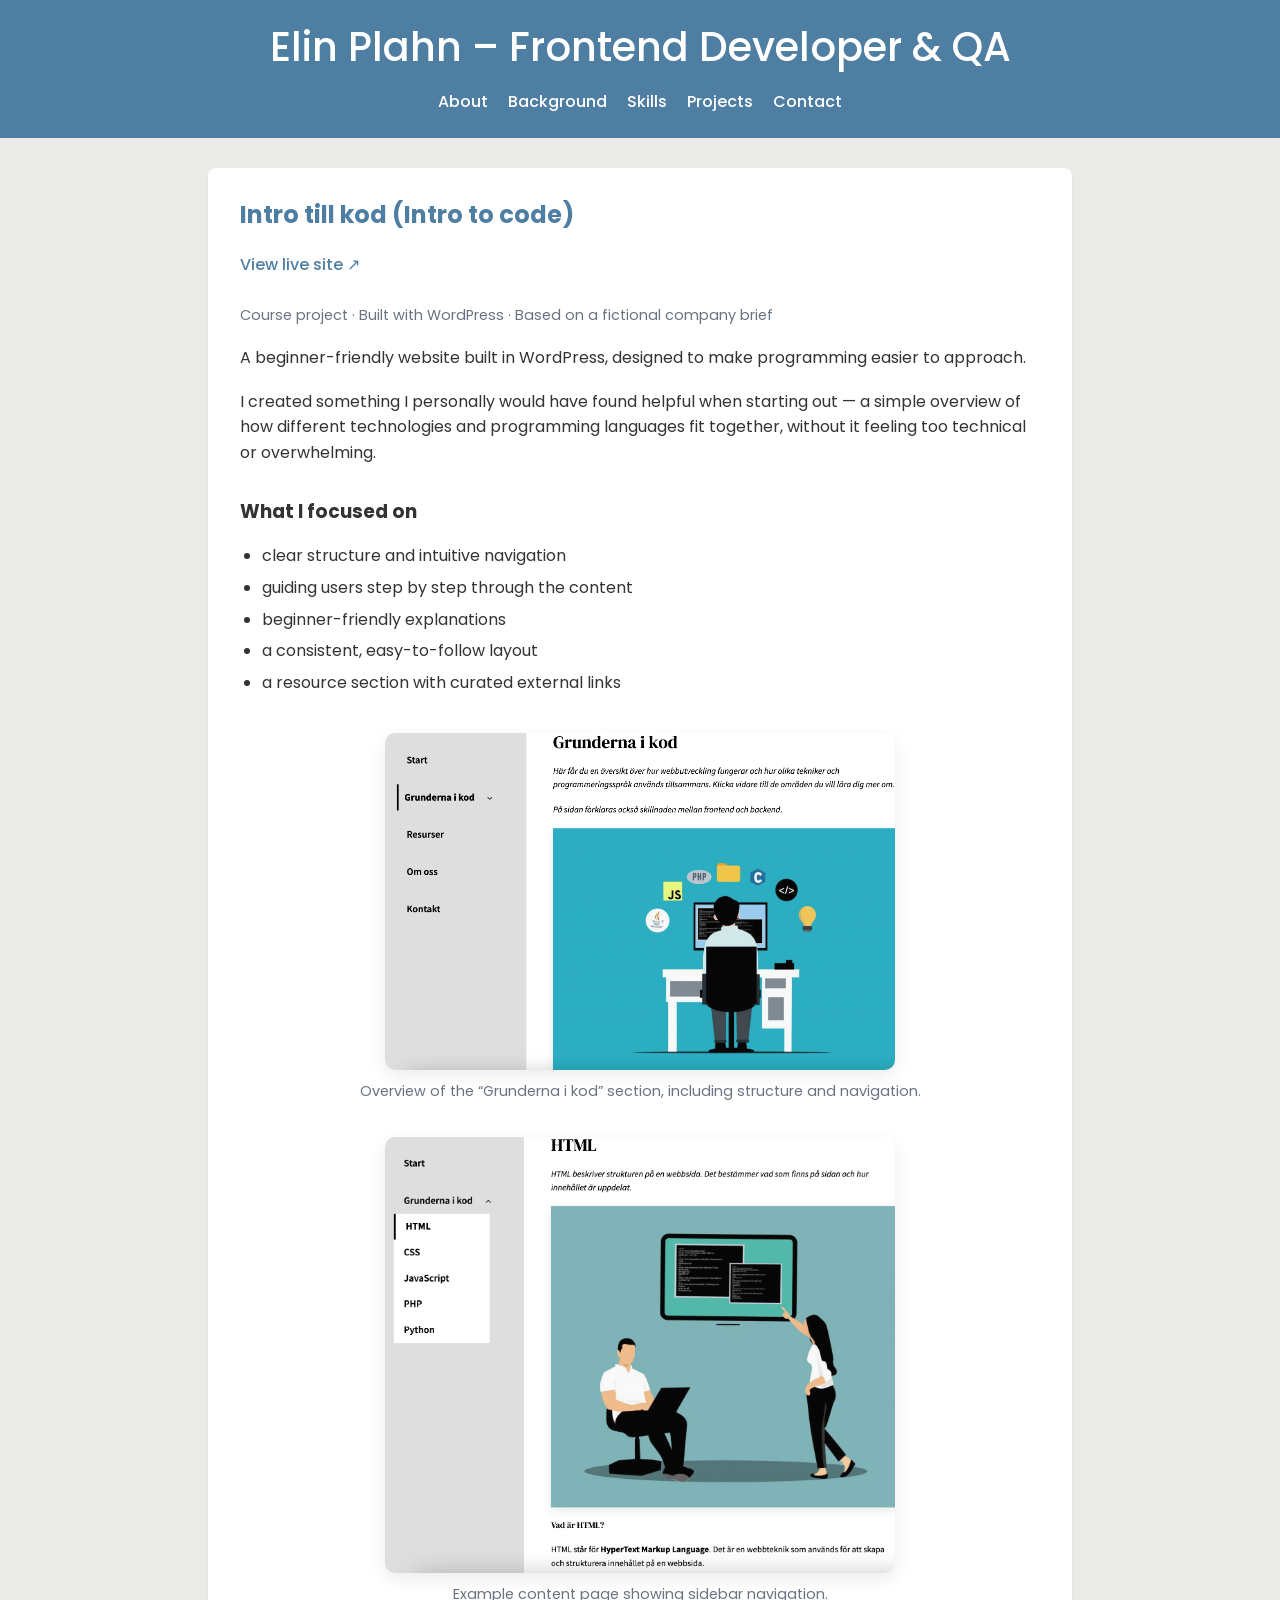
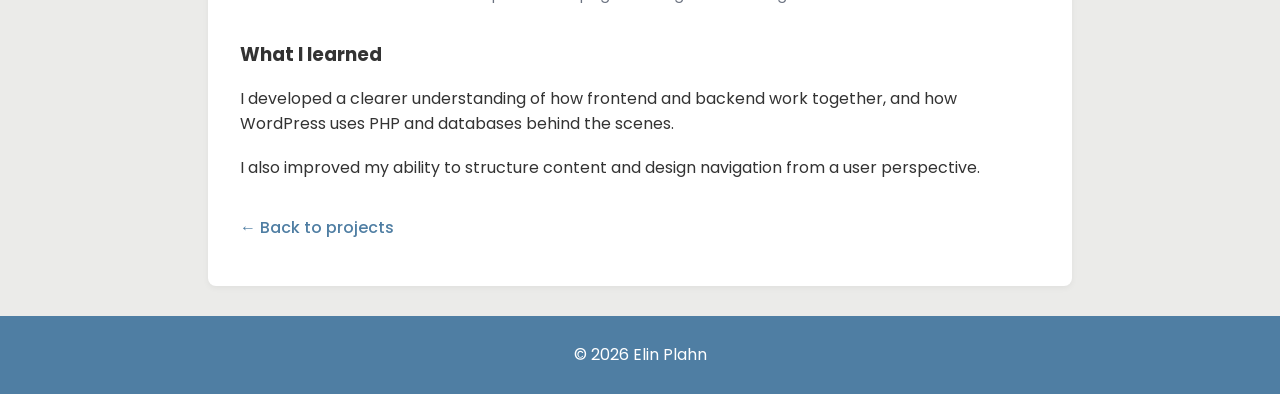
==== intro.html @ 25c782ab "Add files via upload" ====
<!DOCTYPE html>
<html lang="en">
  <head>
    <meta charset="UTF-8">
    <meta name="viewport" content="width=device-width, initial-scale=1.0">
    <title>Elin Plahn | Frontend & QA</title>
    <link href="https://fonts.googleapis.com/css2?family=Poppins:wght@400;500;600&display=swap" rel="stylesheet">
    <link rel="stylesheet" href="css/index.css">
  </head>
  <body>
    <header>
      <h1><a href="index.html">Elin Plahn – Frontend Developer & QA</a></h1>
      <nav>
        <a href="index.html#about">About</a>
        <a href="index.html#background">Background</a>
        <a href="index.html#skills">Skills</a>
      
        <div class="dropdown">
          <a href="index.html#projects" class="dropbtn">Projects</a>
          <div class="dropdown-content">
            <a href="intro.html">Intro till kod</a>
            <a href="qa.html">QA Case</a>
            <a href="weather.html">Weather App</a>
            <a href="subrush.html">Sub Rush</a>
          </div>
        </div>
      
        <a href="index.html#contact">Contact</a>
      </nav>
    </header>
     
    <div class="container">
      <section id="intro">
        <h2>Intro till kod (Intro to code)</h2>

        <div>
          <a href="https://introtillkod.ct.ws/" target="_blank" class="go-to-link">
            View live site ↗</a>
        </div>

        <p class="project-meta">Course project · Built with WordPress · Based on a fictional company brief</p>

        <p>A beginner-friendly website built in WordPress, designed to make programming easier to approach.</p>

        <p>I created something I personally would have found helpful when starting out — a simple overview of how different technologies and programming languages fit together, without it feeling too technical or overwhelming.</p>

        <h3>What I focused on</h3>
        <ul>
          <li>clear structure and intuitive navigation</li>
          <li>guiding users step by step through the content</li>
          <li>beginner-friendly explanations</li>
          <li>a consistent, easy-to-follow layout</li>
          <li>a resource section with curated external links</li>
        </ul>

        <figure class="project-figure">
          <img src="images/grunderna-screenshot.png" alt="Overview of the Grunderna i kod page" class="project-detail-image">
          <figcaption>Overview of the “Grunderna i kod” section, including structure and navigation.</figcaption>
        </figure>

        <figure class="project-figure">
          <img src="images/html-screenshot.png" alt="Example of the HTML page" class="project-detail-image">
          <figcaption>Example content page showing sidebar navigation.</figcaption>
        </figure>

        <h3>What I learned</h3>
        <p>I developed a clearer understanding of how frontend and backend work together, and how WordPress uses PHP and databases behind the scenes.</p>

        <p>I also improved my ability to structure content and design navigation from a user perspective.</p>

        <p class="back-link">
          <a href="index.html#projects">← Back to projects</a>
        </p>
      </section>
    </div>

    <footer>
        <p>© 2026 Elin Plahn</p>
    </footer>
  </body>
</html>
---- css/index.css ----
/* GLOBAL STYLING */

html {
  scroll-behavior: smooth;
}
  
body {
  margin: 0;
  padding: 0;
  color: #333;
  background-color: #ebebe9;
  font-family: "Poppins", "Segoe UI", Helvetica, Arial, sans-serif;
  line-height: 1.6;
}
  
h1 {
  margin: 0;
  font-size: 2.5em;
  font-weight: 500;
}
  
h2 {
  color: #4f7ea3;
  margin-top: 0;
  margin-bottom: 18px;
}
  
a {
  text-decoration: none;
}
  
  
  /* LAYOUT */
  
.container {
  background-color: white;
  margin: 30px auto;
  padding: 28px 32px;
  max-width: 800px;
  border-radius: 8px;
  box-shadow: 0 2px 6px rgba(0, 0, 0, 0.05);
}
  
footer {
  background-color: #4f7ea3;
  color: #fff;
  padding: 10px;
  text-align: center;
  font-family: "Poppins", "Segoe UI", Helvetica, Arial, sans-serif;
}
  
  
/* HEADER & NAV */
  
header {
  background-color: #4f7ea3;
  color: #fff;
  padding: 15px;
  text-align: center;
}
  
h1 a {
  color: white;
}
  
nav {
  display: flex;
  justify-content: center;
  align-items: center;
  gap: 20px;
  margin-top: 10px;
  margin-bottom: 8px;
}
  
nav a {
  color: white;
  text-underline-offset: 4px;
  font-weight: 500;
}
  
nav a:hover {
  text-decoration: underline;
}
  
nav a.active {
  text-decoration: underline;
  font-weight: 600;
}
  
  
/* Dropdown */
  
.dropdown {
  position: relative;
}
  
.dropdown-content {
  display: none;
  position: absolute;
  background-color: white;
  min-width: 180px;
  border-radius: 6px;
  box-shadow: 0 4px 10px rgba(0,0,0,0.1);
  top: 100%;
  left: 0;
  z-index: 1000;
}
  
.dropdown-content a {
  color: #333;
  padding: 10px;
  display: block;
}
  
.dropdown-content a:hover {
  background-color: #f2f2f2;
  padding-left: 14px;
  transition: 0.2s;
}
  
.dropdown:hover .dropdown-content {
  display: block;
}
  
.dropbtn {
  background: none;
  border: none;
  color: white;
  font: inherit;
  font-weight: 500;
  cursor: pointer;
  padding: 0;
}
  
.dropbtn:hover {
  text-decoration: underline;
}
  
  
/* REUSABLE COMPONENTS */
  
/* Skills */
  
.skills-group {
  margin-bottom: 24px;
}
  
.skills-group h3 {
  margin-bottom: 8px;
}
  
.skills-group p,
.skills-group ul {
  margin: 0;
}
  
.skills-group ul {
  padding-left: 20px;
}
  
  
/* Project cards */
  
.projects-grid {
  display: flex;
  flex-direction: column;
  gap: 28px;
}
  
.project-card {
  display: flex;
  flex-direction: column;
  gap: 14px;
  background-color: #f8fafc;
  border-radius: 12px;
  padding: 28px 32px;
  border: 1px solid #e5e7eb;
  transition: transform 0.2s ease, box-shadow 0.2s ease;
}
  
.project-card:hover {
  transform: translateY(-4px);
  box-shadow: 0 8px 20px rgba(0,0,0,0.08);
}

.project-card h3 {
  margin-top: 0;
  margin-bottom: 8px;
  font-size: 1.2rem;
}
  
.project-card p {
  margin-top: 0;
  margin-bottom: 16px;
}
  
  
/* Links */
  
.project-links {
  display: flex;
  gap: 14px;
  margin-top: 4px;
  margin-bottom: 12px;
  flex-wrap: wrap;
}
  
.project-link {
  font-weight: 500;
  color: #4f7ea3;
  transition: 0.2s;
}
  
.project-link:hover {
  text-decoration: underline;
  color: #2f5978;
  transform: translateY(-4px);
}
  
  
/* Meta */
  
.project-meta {
  font-size: 0.9rem;
  color: #6b7280;
  margin-bottom: 24px;
}
  
  
/* QA */
  
.qa-finding {
  background-color: #f1f5f9;
  padding: 15px;
  border-radius: 10px;
  margin-top: 15px;
}
  
  
/* Utility links */

.go-to-link {
  display: inline-block;
  margin-bottom: 12px;
  color: #4f7ea3;
  font-weight: 500;
}

.go-to-link:hover {
  text-decoration: underline;
  color: #2f5978;
}
  
.back-link {
  margin-top: 24px;
  padding-top: 10px;
}

.back-link a {
  color: #4f7ea3;
  font-weight: 500;
}

.back-link a:hover {
  text-decoration: underline;
  color: #2f5978;
}
  
/* Contact */
  
.contact-links {
  padding-top: 1px;
}
  
.contact-links a {
  color: #4f7ea3;
  font-weight: 500;
}
  
.contact-links a:hover {
  text-decoration: underline;
  color: #2f5978;
}
  
  
/* IMAGES */
  
.profile-image {
  display: block;
  width: 100%;
  max-width: 220px;
  border-radius: 12px;
  margin: 20px auto 30px auto;
}
  
.project-image {
  display: block;
  width: 85%;
  max-width: 600px;
  margin: 0 auto 16px auto;
  border-radius: 12px;
  box-shadow: 0 4px 12px rgba(0,0,0,0.1);
}
  
.project-detail-image {
  display: block;
  width: 85%;
  max-width: 600px;
  margin: 0 auto;
  border-radius: 10px;
  box-shadow: 0 6px 18px rgba(0,0,0,0.08);
}
  
.project-figure {
  margin: 30px auto 34px auto;
  max-width: 600px;
}
  
.project-figure figcaption {
  margin-top: 10px;
  font-size: 0.9rem;
  color: #6b7280;
  text-align: center;
}
  
  
/* PAGE-SPECIFIC (INTRO) */
  
#intro p {
  margin-bottom: 18px;
}
  
#intro ul {
  margin-bottom: 38px;
  padding-left: 22px;
}
  
#intro li {
  margin-bottom: 6px;
}
  
#intro h3 {
  margin-top: 32px;
  margin-bottom: 14px;
}
  
  
/* RESPONSIVE */
  
@media (max-width: 768px) {
  header {
    padding: 18px 16px;
  }
  
  h1 {
    font-size: 2rem;
    line-height: 1.2;
  }
  
  nav {
    flex-wrap: wrap;
    gap: 10px 14px;
    margin-top: 14px;
  }
  
  nav a {
    font-size: 0.95rem;
  }
  
  .dropdown-content {
    display: none;
    position: static;
    transform: none;
    box-shadow: none;
    background: transparent;
    min-width: unset;
    margin-top: 6px;
    text-align: center;
  }
  
  .dropdown-content a {
    color: white;
    padding: 6px 0;
  }
  
  .container {
    margin: 20px 14px;
    padding: 18px;
  }
  
  .project-card {
    padding: 20px;
  }
  
  .project-image,
  .project-detail-image {
    width: 100%;
    max-width: 100%;
  }
}
  
@media (max-width: 480px) {
  h1 {
    font-size: 1.7rem;
  }  
  
  h2 {
    font-size: 1.9rem;
  }
  
  nav {
    gap: 8px 12px;
  }
  
  nav a {
    font-size: 0.9rem;
  }
  
  .dropdown-content {
    display: none !important;
  }
  
  .container {
    margin: 14px 10px;
    padding: 16px;
    border-radius: 6px;
  }
  
  .project-card {
    padding: 16px;
  }
  
  .project-card h3 {
    font-size: 1.1rem;
  }
  
  .project-links {
    gap: 10px;
  }
}
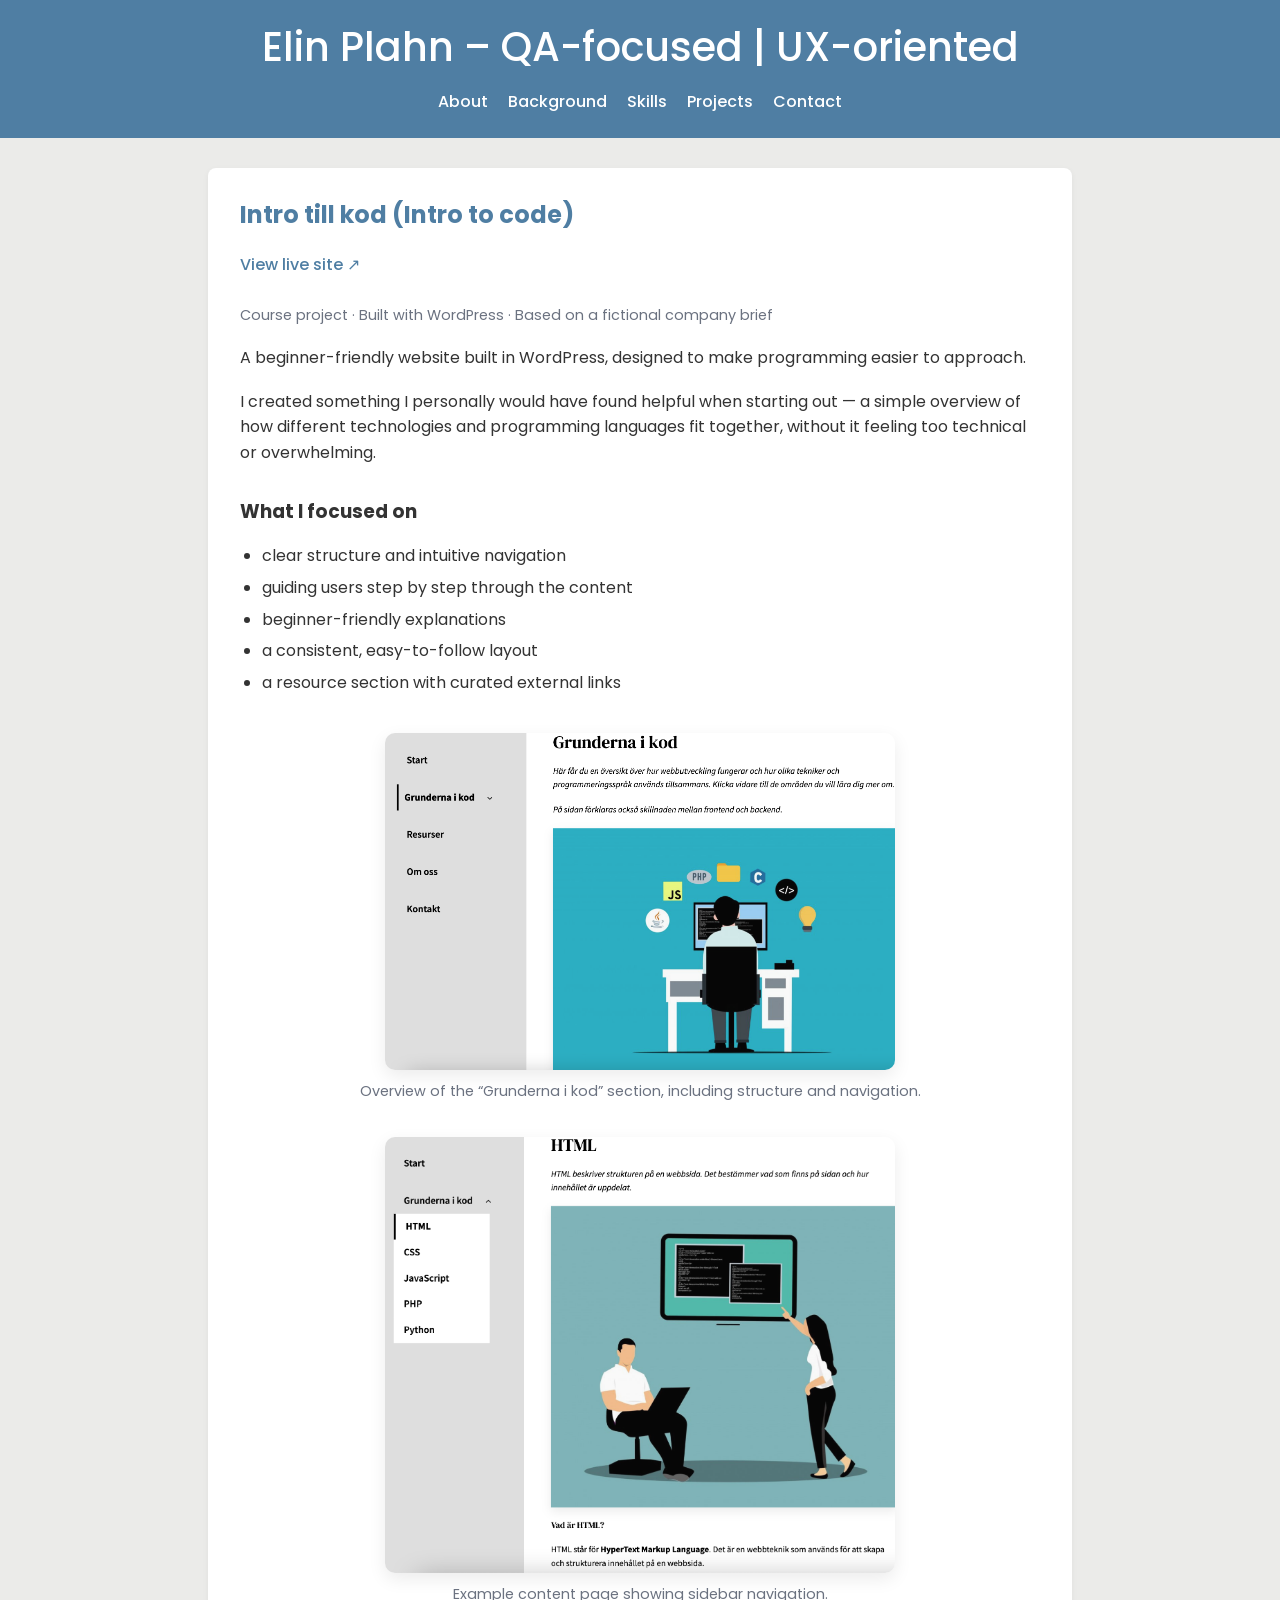
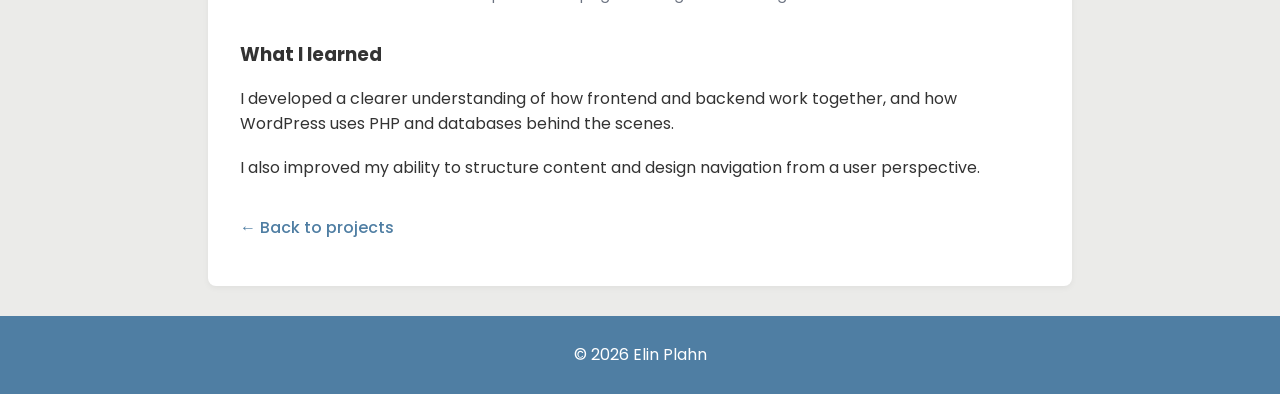
==== commit a495df17: "Update title and header for QA and UX focus" ====
--- a/intro.html
+++ b/intro.html
@@ -3,13 +3,13 @@
   <head>
     <meta charset="UTF-8">
     <meta name="viewport" content="width=device-width, initial-scale=1.0">
-    <title>Elin Plahn | Frontend & QA</title>
+    <title>Elin Plahn | QA & UX</title>
     <link href="https://fonts.googleapis.com/css2?family=Poppins:wght@400;500;600&display=swap" rel="stylesheet">
     <link rel="stylesheet" href="css/index.css">
   </head>
-  <body>
+  <body id="top">
     <header>
-      <h1><a href="index.html">Elin Plahn – Frontend Developer & QA</a></h1>
+      <h1><a href="#top">Elin Plahn – QA-focused | UX-oriented</a></h1>
       <nav>
         <a href="index.html#about">About</a>
         <a href="index.html#background">Background</a>
@@ -78,4 +78,4 @@
         <p>© 2026 Elin Plahn</p>
     </footer>
   </body>
-</html>+</html>
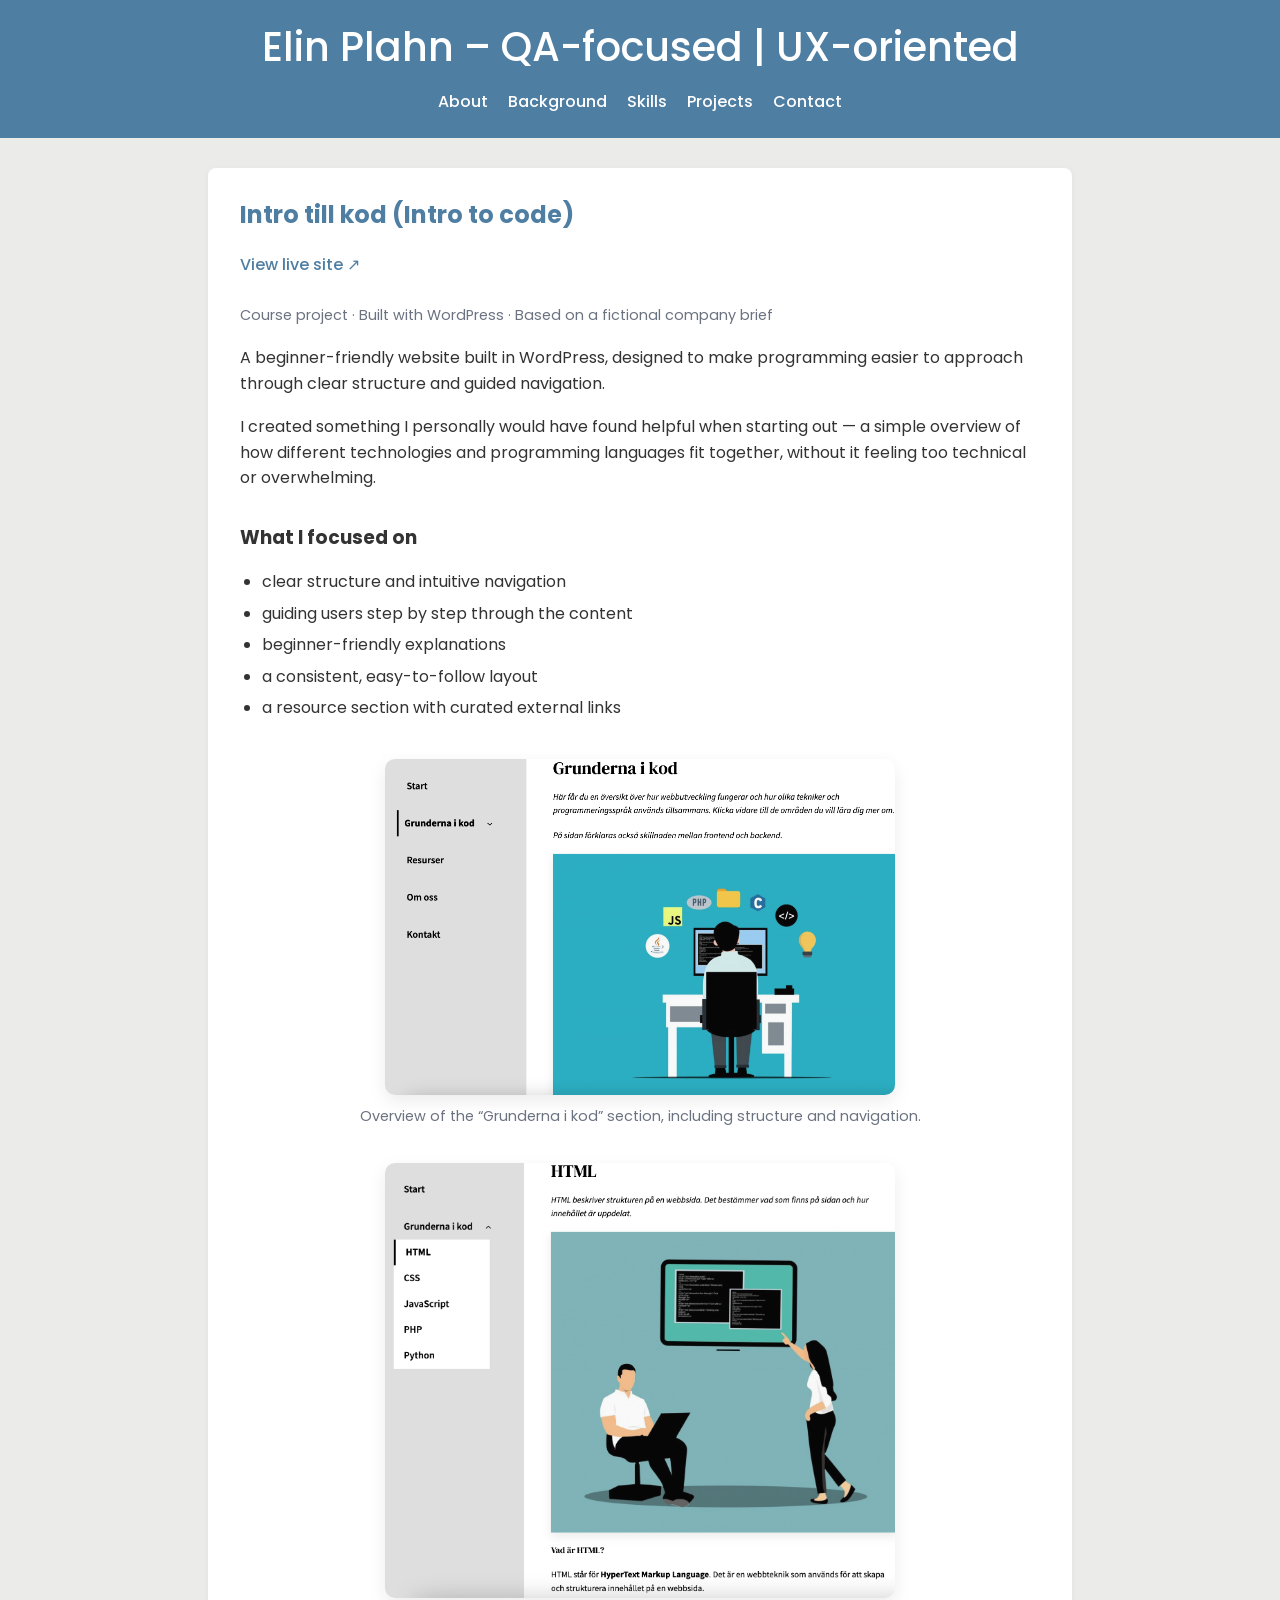
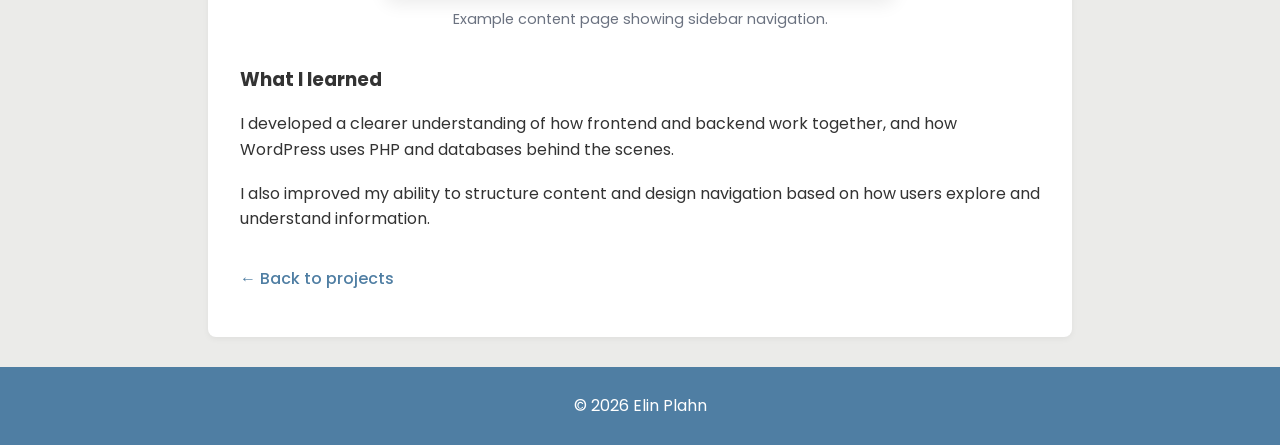
==== commit 6f0c4391: "Enhance clarity in project description and learning outcomes" ====
--- a/intro.html
+++ b/intro.html
@@ -9,7 +9,7 @@
   </head>
   <body id="top">
     <header>
-      <h1><a href="#top">Elin Plahn – QA-focused | UX-oriented</a></h1>
+      <h1><a href="index.html#top">Elin Plahn – QA-focused | UX-oriented</a></h1>
       <nav>
         <a href="index.html#about">About</a>
         <a href="index.html#background">Background</a>
@@ -18,9 +18,9 @@
         <div class="dropdown">
           <a href="index.html#projects" class="dropbtn">Projects</a>
           <div class="dropdown-content">
-            <a href="intro.html">Intro till kod</a>
             <a href="qa.html">QA Case</a>
             <a href="weather.html">Weather App</a>
+            <a href="intro.html">Intro till kod</a>
             <a href="subrush.html">Sub Rush</a>
           </div>
         </div>
@@ -40,7 +40,7 @@
 
         <p class="project-meta">Course project · Built with WordPress · Based on a fictional company brief</p>
 
-        <p>A beginner-friendly website built in WordPress, designed to make programming easier to approach.</p>
+        <p>A beginner-friendly website built in WordPress, designed to make programming easier to approach through clear structure and guided navigation.</p>
 
         <p>I created something I personally would have found helpful when starting out — a simple overview of how different technologies and programming languages fit together, without it feeling too technical or overwhelming.</p>
 
@@ -66,7 +66,7 @@
         <h3>What I learned</h3>
         <p>I developed a clearer understanding of how frontend and backend work together, and how WordPress uses PHP and databases behind the scenes.</p>
 
-        <p>I also improved my ability to structure content and design navigation from a user perspective.</p>
+        <p>I also improved my ability to structure content and design navigation based on how users explore and understand information.</p>
 
         <p class="back-link">
           <a href="index.html#projects">← Back to projects</a>
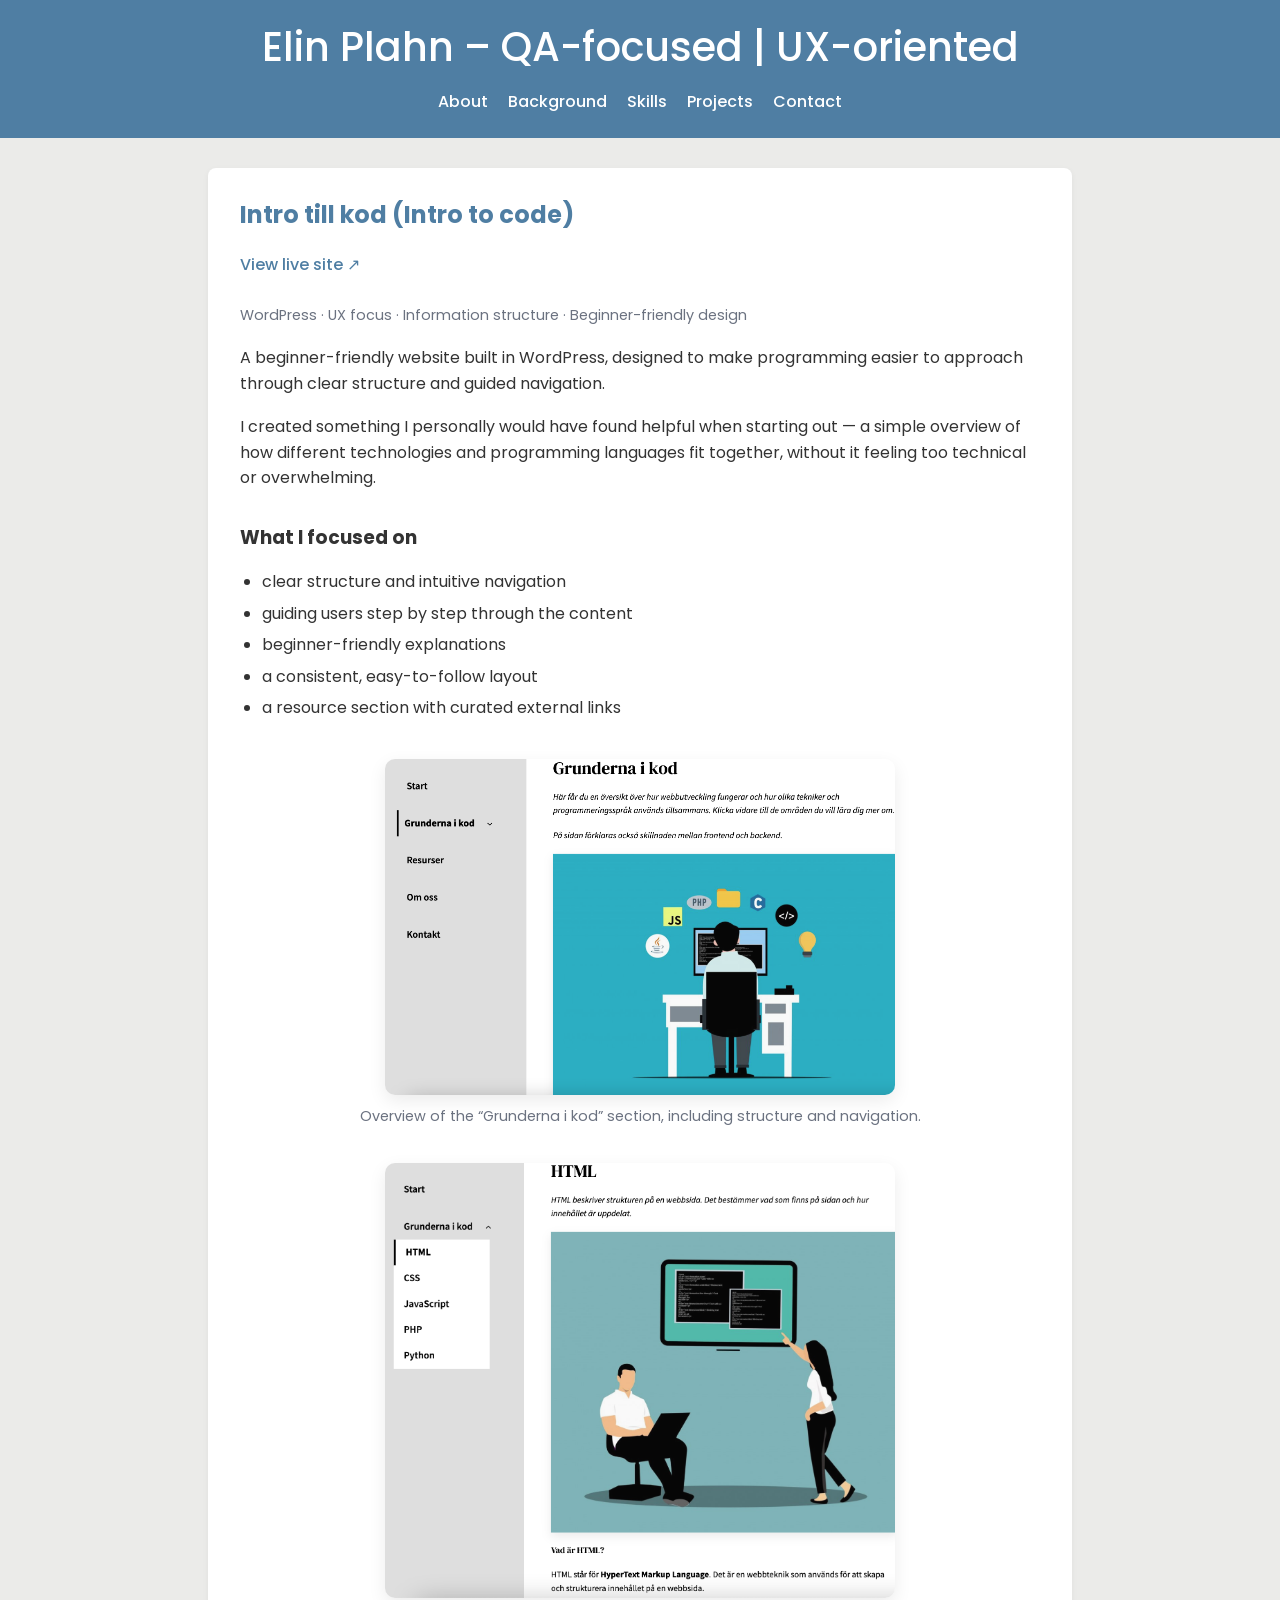
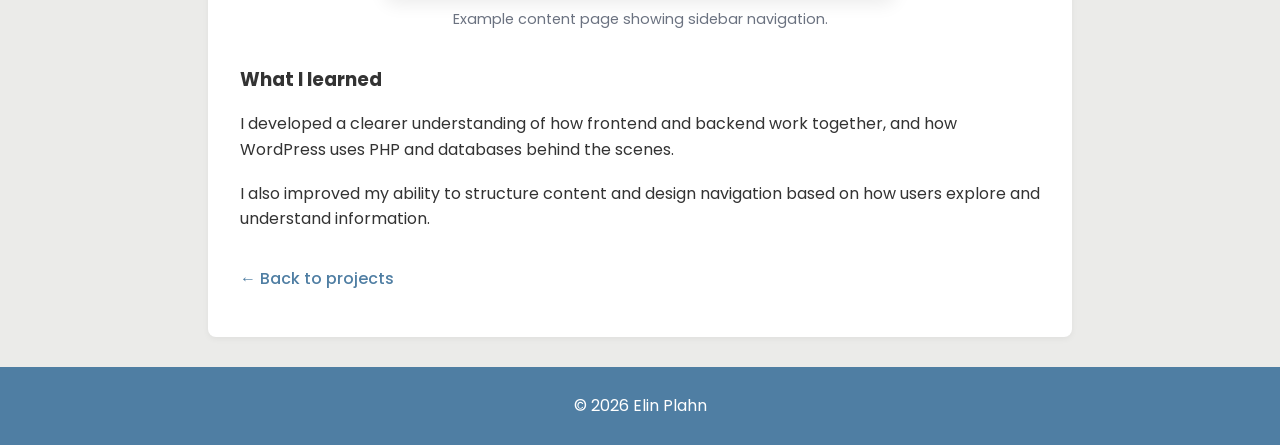
==== commit 84b9c24d: "Update intro.html" ====
--- a/intro.html
+++ b/intro.html
@@ -38,7 +38,7 @@
             View live site ↗</a>
         </div>
 
-        <p class="project-meta">Course project · Built with WordPress · Based on a fictional company brief</p>
+        <p class="project-meta">WordPress · UX focus · Information structure · Beginner-friendly design</p>
 
         <p>A beginner-friendly website built in WordPress, designed to make programming easier to approach through clear structure and guided navigation.</p>
 
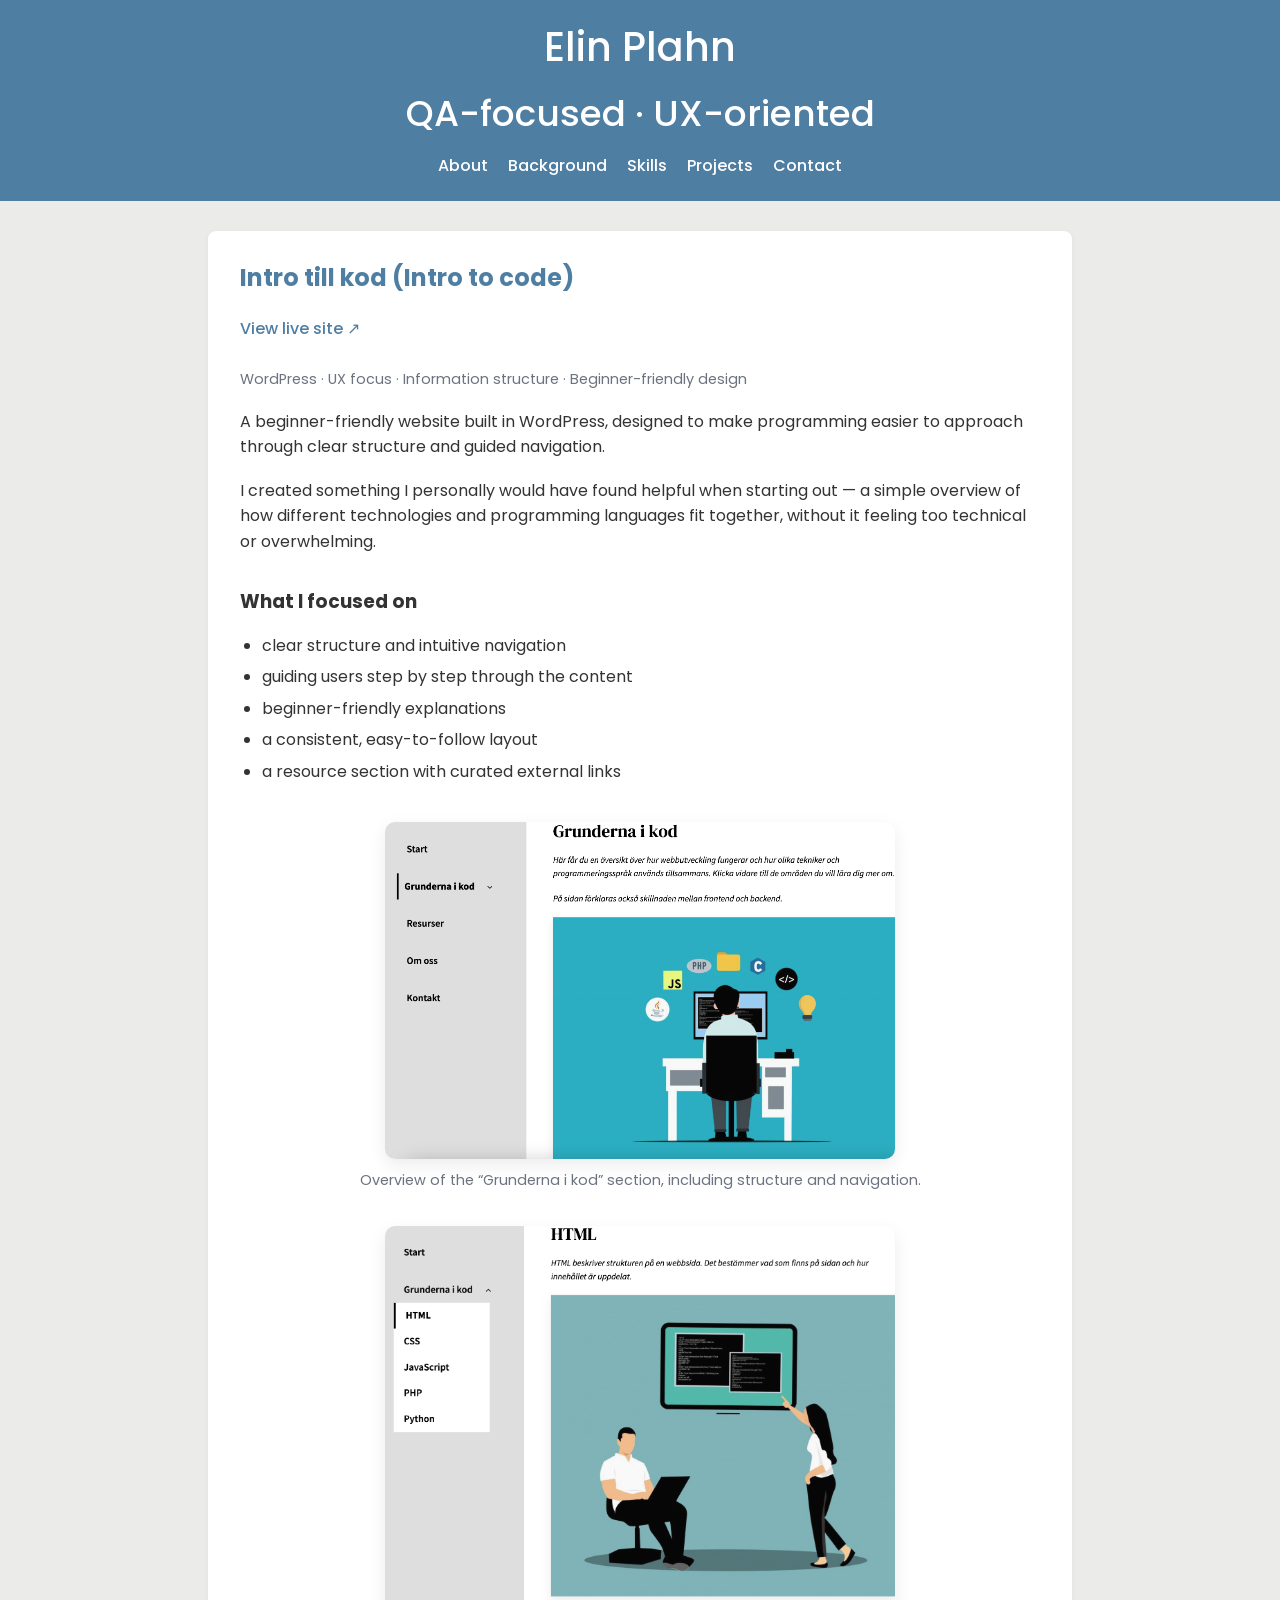
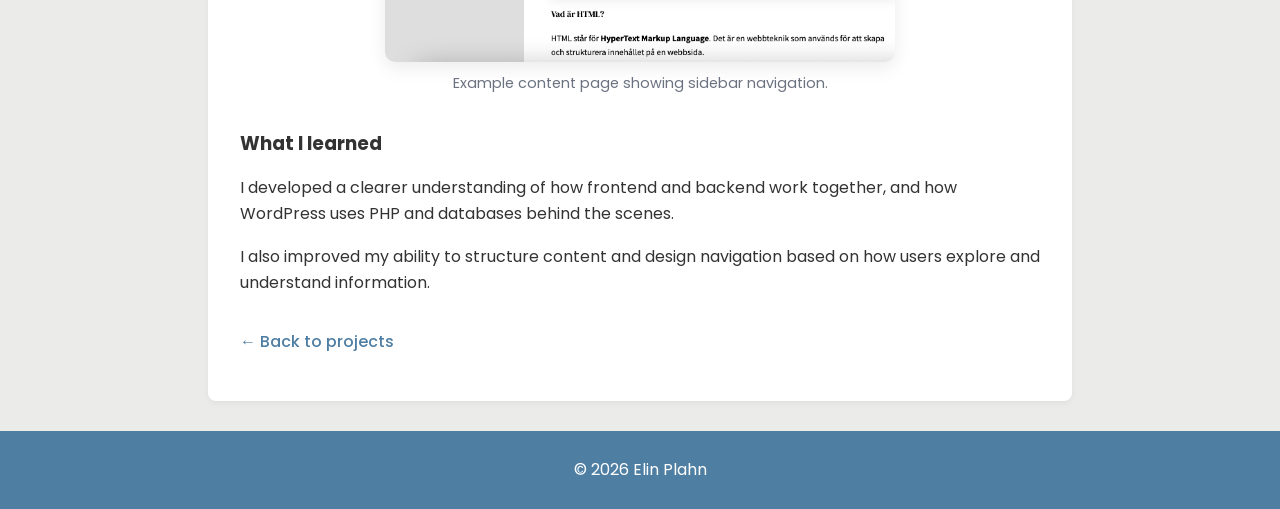
==== commit f9d4abd3: "Update intro.html" ====
--- a/intro.html
+++ b/intro.html
@@ -9,7 +9,12 @@
   </head>
   <body id="top">
     <header>
-      <h1><a href="index.html#top">Elin Plahn – QA-focused | UX-oriented</a></h1>
+      <h1>
+        <a href="#top">
+          Elin Plahn 
+          <span class="subtitle">QA-focused · UX-oriented</span>
+        </a>
+      </h1>
       <nav>
         <a href="index.html#about">About</a>
         <a href="index.html#background">Background</a>
--- a/css/index.css
+++ b/css/index.css
@@ -57,6 +57,12 @@
   color: #fff;
   padding: 15px;
   text-align: center;
+}
+
+.subtitle {
+  display: block;
+  margin-top: 6px;
+  font-size: 0.9em;
 }
   
 h1 a {
@@ -437,4 +443,4 @@
   .project-links {
     gap: 10px;
   }
-}+}
